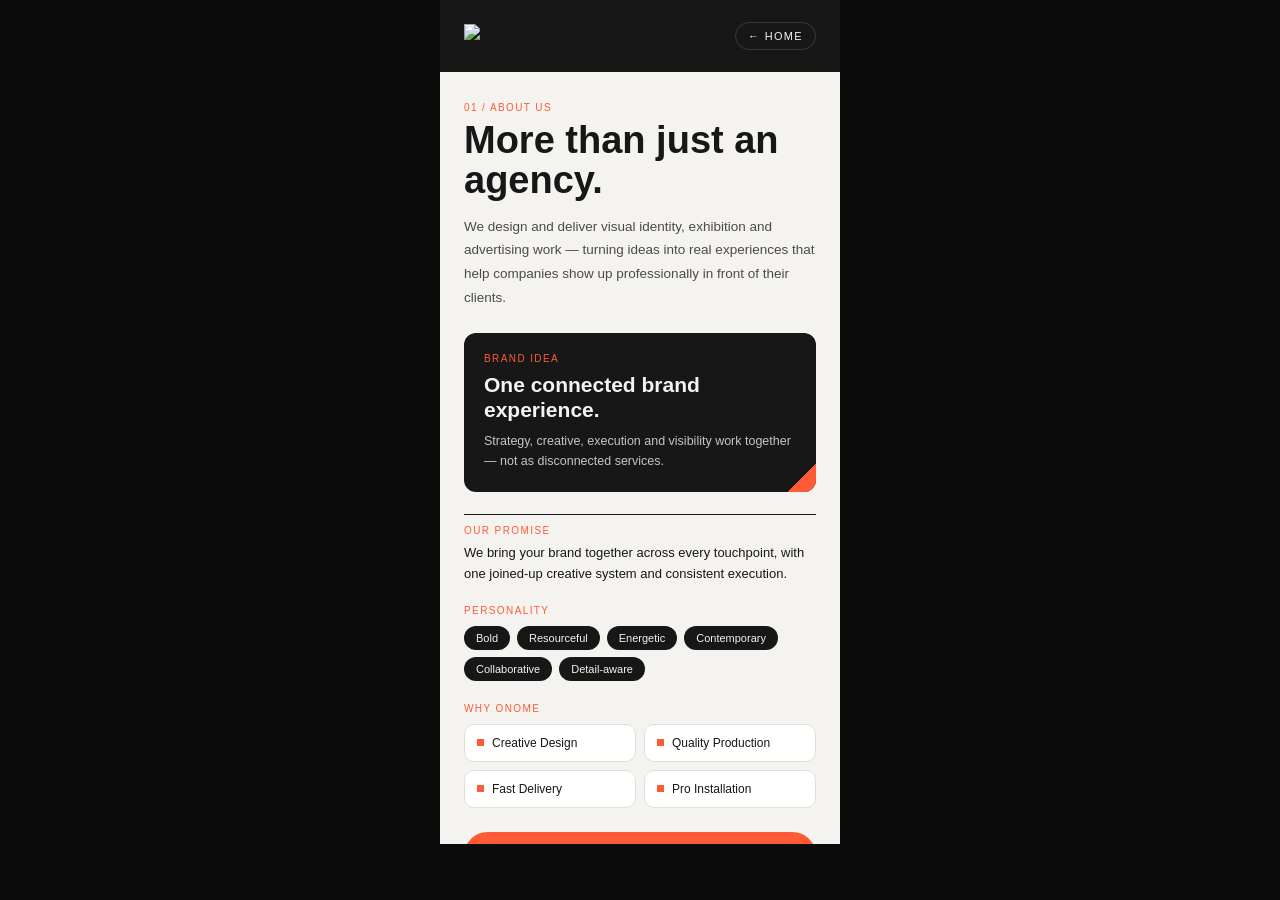
==== about.html @ 7a5a5fc6 "Add files via upload" ====
<!doctype html>
<html lang="en">
<head>
<meta charset="utf-8">
<meta name="viewport" content="width=400">
<title>About Us — ONOME</title>
<meta name="description" content="ONOME — Creative / Marketing / Production. Yours. Ours. Everywhere.">
<link rel="icon" href="images/favicon.png">
<link rel="preload" href="fonts/SpaceGrotesk.woff" as="font" type="font/woff" crossorigin>
<link rel="stylesheet" href="style.css">
</head>
<body>
<div class="frame">
  <header>
    <a class="logo" href="index.html"><img src="images/logo.png" alt="ONOME" width="130" height="25"></a>
    <a class="back" href="index.html">← Home</a>
  </header>

  <main>
    <div class="label">01 / About Us</div>
    <h1 class="page-title">More than just an agency.</h1>
    <p class="lead">We design and deliver visual identity, exhibition and advertising work — turning ideas into real experiences that help companies show up professionally in front of their clients.</p>

    <div class="panel">
      <div class="label">Brand Idea</div>
      <h3>One connected brand experience.</h3>
      <p>Strategy, creative, execution and visibility work together — not as disconnected services.</p>
    </div>

    <div class="block">
      <div class="label">Our Promise</div>
      <p>We bring your brand together across every touchpoint, with one joined-up creative system and consistent execution.</p>
    </div>

    <div class="label">Personality</div>
    <div class="chips">
      <span class="chip">Bold</span><span class="chip">Resourceful</span><span class="chip">Energetic</span>
      <span class="chip">Contemporary</span><span class="chip">Collaborative</span><span class="chip">Detail-aware</span>
    </div>

    <div class="label">Why ONOME</div>
    <ul class="checks">
      <li>Creative Design</li>
      <li>Quality Production</li>
      <li>Fast Delivery</li>
      <li>Pro Installation</li>
    </ul>

    <a class="cta" href="services.html">See our services →</a>
  </main>

  <footer>
    <span>© 2026 ONOME</span>
    <a href="tel:+201272633269">01272633269</a>
  </footer>
</div>
</body>
</html>
---- style.css ----
/* Brand fonts — bundled (SIL Open Font License, see /fonts) */
@font-face{font-family:'Space Grotesk';src:url(fonts/SpaceGrotesk.woff) format('woff');font-weight:300 700;font-display:swap}
@font-face{font-family:'Montserrat';src:url(fonts/Montserrat.woff) format('woff');font-weight:100 900;font-display:swap}

/* ===== ONOME brand tokens (Brand Book v1.0) ===== */
:root{
  --charcoal:#171717;   /* primary background / type */
  --offwhite:#F5F3EF;   /* primary light / reverse logo */
  --orange:#FF5A36;     /* energy / action / accent */
  --blue:#245BFF;       /* digital / contrast accent */
  --lime:#B8F34A;       /* campaign pop — use with restraint */
  --green:#075B4B;      /* secondary support */
  --grey:#6B6B6B;
  --line:#E2DFD8;
  --font-head:'Space Grotesk',sans-serif;
  --font-body:'Montserrat',sans-serif;
}

*{box-sizing:border-box;margin:0;padding:0}
html,body{background:#0B0B0B}
body{display:flex;justify-content:center;font-family:var(--font-body);color:var(--charcoal)}
a{color:inherit}

/* Fixed 400 x 844 frame */
.frame{
  width:400px;height:844px;overflow-y:auto;overflow-x:hidden;
  background:var(--offwhite);display:flex;flex-direction:column;
}
.frame::-webkit-scrollbar{width:0}
.frame.dark{background:var(--charcoal);color:var(--offwhite)}

/* Header */
header{
  background:var(--charcoal);display:flex;align-items:center;justify-content:space-between;
  padding:22px 24px;
}
.logo img{display:block;width:130px;height:auto}
.back{
  font-size:11px;font-weight:500;letter-spacing:.12em;text-transform:uppercase;
  color:var(--offwhite);text-decoration:none;border:1px solid #3a3a3a;border-radius:999px;padding:7px 12px;
}
.back:hover{border-color:var(--orange);color:var(--orange)}

/* Labels */
.label{font-size:10px;font-weight:500;letter-spacing:.14em;text-transform:uppercase;color:var(--orange)}

/* ---------- Home ---------- */
.hero{padding:34px 24px 0}
.hero h1{
  font-family:var(--font-head);font-weight:700;font-size:44px;line-height:1.02;
  letter-spacing:-.01em;margin:14px 0 14px;
}
.hero h1 em{font-style:normal;color:var(--orange)}
.hero p{color:#BDBAB4;font-size:13px;line-height:1.7}
.tagline{font-size:11px;letter-spacing:.3em;color:var(--offwhite);margin-top:18px}

.ribbon{display:block;width:100%;height:120px;object-fit:cover;margin:26px 0 24px}

.nav-cards{display:flex;flex-direction:column;padding:0 24px}
.nav-card{
  display:grid;grid-template-columns:52px 1fr 24px;align-items:center;
  padding:18px 0;border-top:1px solid #2E2E2E;text-decoration:none;color:var(--offwhite);
}
.nav-card:last-child{border-bottom:1px solid #2E2E2E}
.nav-card .num{font-family:var(--font-head);font-weight:700;font-size:26px;color:var(--orange)}
.nav-card h2{font-family:var(--font-head);font-weight:700;font-size:21px}
.nav-card small{display:block;color:#9A978F;font-size:11.5px;margin-top:3px}
.nav-card .arrow{color:var(--blue);font-size:20px;transition:transform .2s}
.nav-card:hover .arrow{transform:translateX(4px);color:var(--orange)}

/* ---------- Inner pages ---------- */
main{flex:1;padding:30px 24px 26px}
.page-title{font-family:var(--font-head);font-weight:700;font-size:38px;line-height:1.05;margin:8px 0 14px}
.lead{color:#4A4A4A;font-size:13.5px;line-height:1.75;margin-bottom:24px}

.panel{
  background:var(--charcoal);color:var(--offwhite);border-radius:12px;
  padding:20px;margin-bottom:22px;position:relative;overflow:hidden;
}
.panel h3{font-family:var(--font-head);font-weight:700;font-size:21px;line-height:1.2;margin:8px 0}
.panel p{font-size:12.5px;line-height:1.65;color:#C9C6BF}
.panel::after{content:"";position:absolute;right:-18px;bottom:-18px;width:64px;height:64px;
  background:linear-gradient(135deg,transparent 50%,var(--orange) 50%)}

.block{border-top:1.5px solid var(--charcoal);padding-top:10px;margin-bottom:20px}
.block p{font-size:13px;line-height:1.65;margin-top:6px}

.chips{display:flex;flex-wrap:wrap;gap:7px;margin:10px 0 22px}
.chip{background:var(--charcoal);color:var(--offwhite);font-size:11px;font-weight:500;border-radius:999px;padding:6px 12px}

.checks{list-style:none;display:grid;grid-template-columns:1fr 1fr;gap:8px;margin-top:10px}
.checks li{border:1px solid var(--line);background:#fff;border-radius:10px;padding:11px 12px;font-size:12px;font-weight:500}
.checks li::before{content:"";display:inline-block;width:7px;height:7px;background:var(--orange);margin-right:8px;vertical-align:1px}

.list{display:flex;flex-direction:column;gap:9px}
.item{
  display:grid;grid-template-columns:40px 1fr;gap:4px;
  background:#fff;border:1px solid var(--line);border-radius:12px;padding:15px 16px;
}
.item .num{font-family:var(--font-head);font-weight:700;font-size:19px;color:var(--orange)}
.item h3{font-family:var(--font-head);font-weight:700;font-size:16px;margin-bottom:3px}
.item p{color:var(--grey);font-size:12px;line-height:1.55}

.descriptor{
  background:var(--blue);color:#fff;border-radius:12px;padding:18px 20px;margin-bottom:22px;
  display:grid;grid-template-columns:1fr 1fr;gap:10px 12px;
  font-size:11px;font-weight:500;letter-spacing:.18em;
}

.partners{display:grid;grid-template-columns:1fr 1fr;gap:9px}
.partner{
  background:#fff;border:1px solid var(--line);border-radius:12px;height:80px;
  display:flex;align-items:center;justify-content:center;text-align:center;padding:10px;
  font-family:var(--font-head);font-weight:700;font-size:13.5px;line-height:1.25;
}
.partner:nth-child(4n+1){border-left:4px solid var(--orange)}
.partner:nth-child(4n+2){border-left:4px solid var(--blue)}

.cta{
  display:block;margin-top:24px;background:var(--orange);color:#fff;text-align:center;text-decoration:none;
  font-family:var(--font-head);font-weight:700;font-size:15px;border-radius:999px;padding:15px;
}

/* Footer */
footer{
  background:var(--charcoal);color:#9A978F;font-size:11px;letter-spacing:.06em;
  padding:16px 24px;display:flex;justify-content:space-between;align-items:center;
}
.frame.dark footer{border-top:1px solid #2E2E2E}
footer a{color:var(--offwhite);text-decoration:none;font-weight:600}
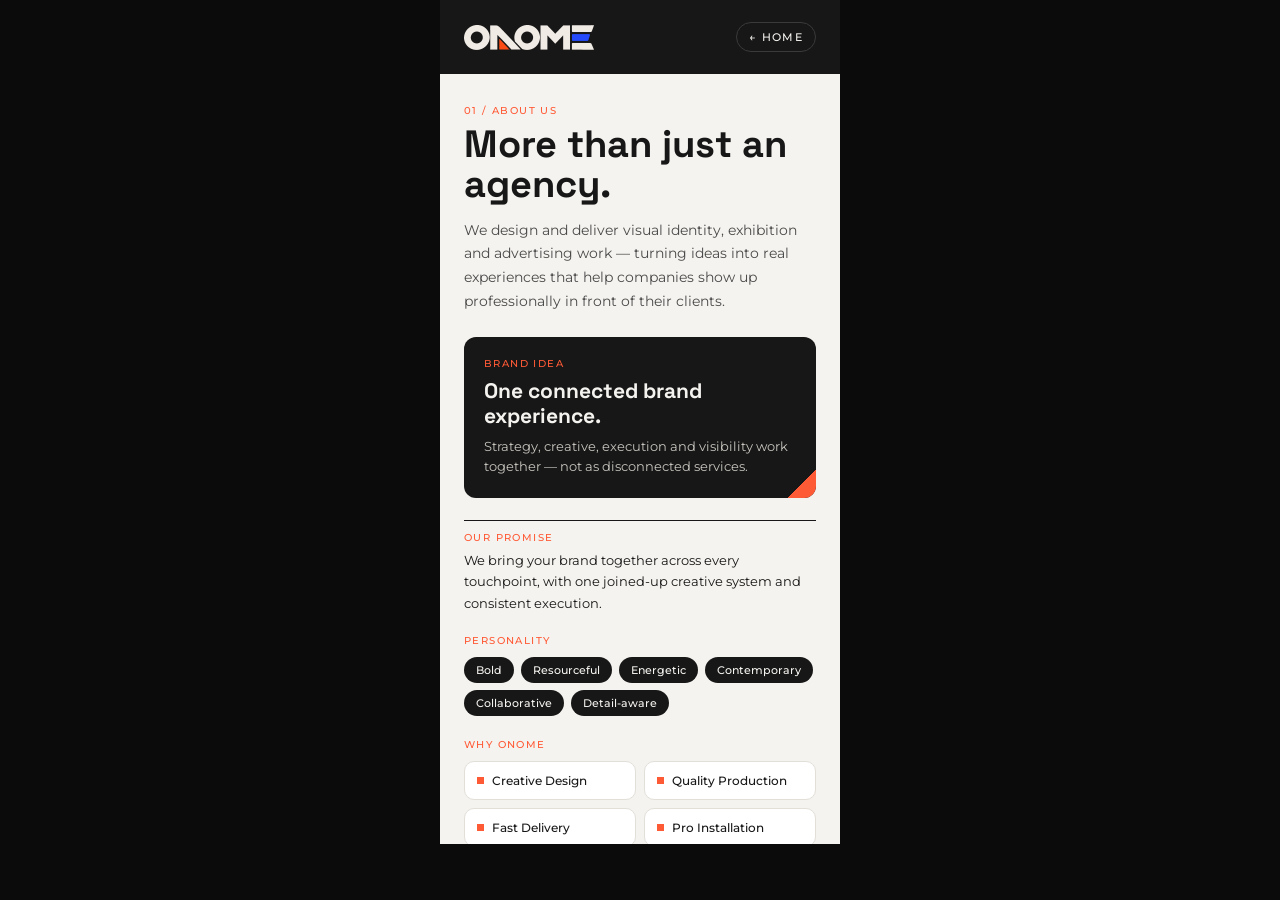
==== commit b1f4e063: "Add files via upload" ====
--- a/about.html
+++ b/about.html
@@ -5,14 +5,14 @@
 <meta name="viewport" content="width=400">
 <title>About Us — ONOME</title>
 <meta name="description" content="ONOME — Creative / Marketing / Production. Yours. Ours. Everywhere.">
-<link rel="icon" href="images/favicon.png">
-<link rel="preload" href="fonts/SpaceGrotesk.woff" as="font" type="font/woff" crossorigin>
+<link rel="icon" href="favicon.png">
+<link rel="preload" href="SpaceGrotesk.woff" as="font" type="font/woff" crossorigin>
 <link rel="stylesheet" href="style.css">
 </head>
 <body>
 <div class="frame">
   <header>
-    <a class="logo" href="index.html"><img src="images/logo.png" alt="ONOME" width="130" height="25"></a>
+    <a class="logo" href="index.html"><img src="logo.png" alt="ONOME" width="130" height="25"></a>
     <a class="back" href="index.html">← Home</a>
   </header>
 
--- a/style.css
+++ b/style.css
@@ -1,6 +1,6 @@
 /* Brand fonts — bundled (SIL Open Font License, see /fonts) */
-@font-face{font-family:'Space Grotesk';src:url(fonts/SpaceGrotesk.woff) format('woff');font-weight:300 700;font-display:swap}
-@font-face{font-family:'Montserrat';src:url(fonts/Montserrat.woff) format('woff');font-weight:100 900;font-display:swap}
+@font-face{font-family:'Space Grotesk';src:url(SpaceGrotesk.woff) format('woff');font-weight:300 700;font-display:swap}
+@font-face{font-family:'Montserrat';src:url(Montserrat.woff) format('woff');font-weight:100 900;font-display:swap}
 
 /* ===== ONOME brand tokens (Brand Book v1.0) ===== */
 :root{
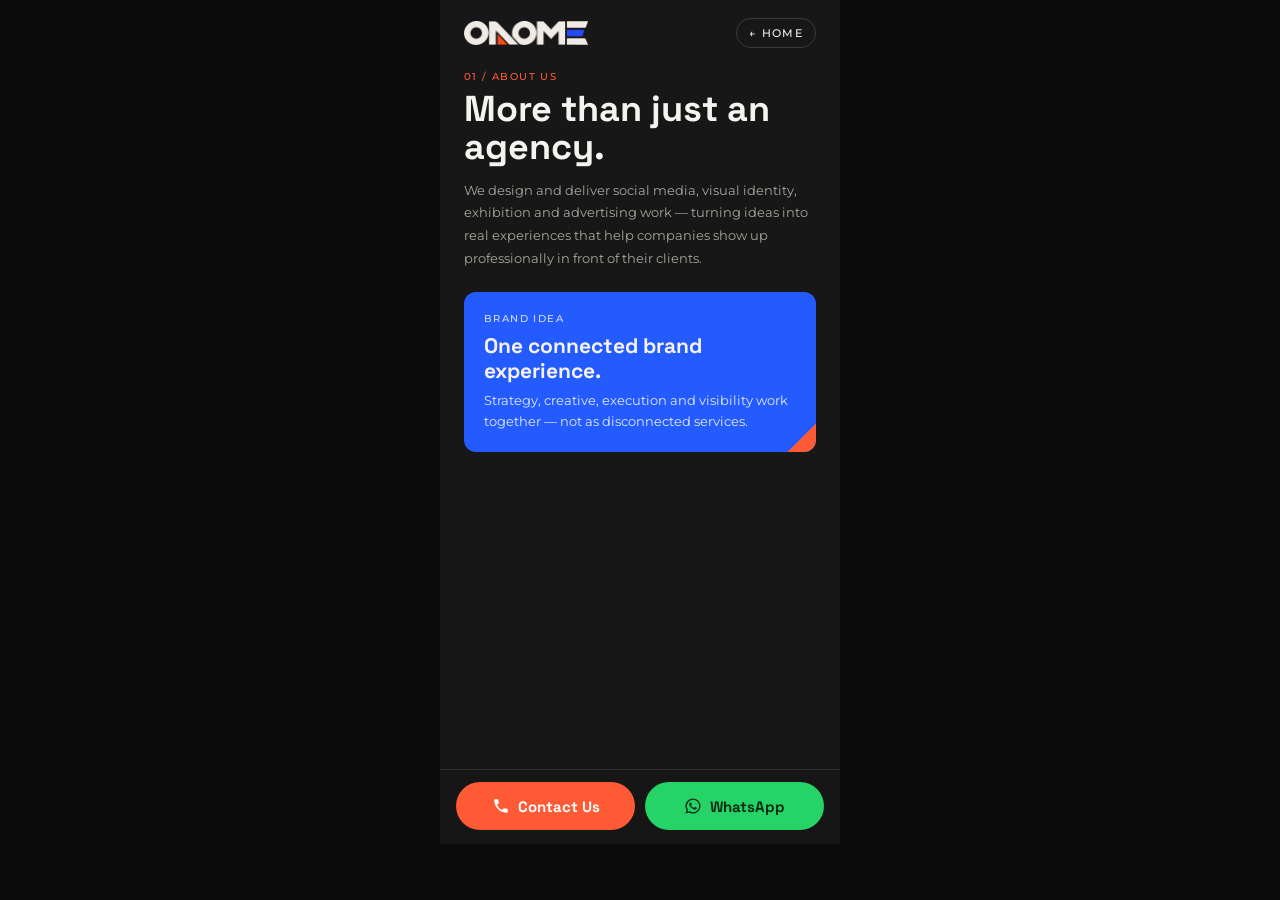
==== commit 0b30e6d6: "Add files via upload" ====
--- a/about.html
+++ b/about.html
@@ -4,7 +4,8 @@
 <meta charset="utf-8">
 <meta name="viewport" content="width=400">
 <title>About Us — ONOME</title>
-<meta name="description" content="ONOME — Creative / Marketing / Production. Yours. Ours. Everywhere.">
+<meta name="description" content="ONOME — Social Media Marketing, Creative & Production. Yours. Ours. Everywhere.">
+<meta name="theme-color" content="#171717">
 <link rel="icon" href="favicon.png">
 <link rel="preload" href="SpaceGrotesk.woff" as="font" type="font/woff" crossorigin>
 <link rel="stylesheet" href="style.css">
@@ -12,47 +13,32 @@
 <body>
 <div class="frame">
   <header>
-    <a class="logo" href="index.html"><img src="logo.png" alt="ONOME" width="130" height="25"></a>
+    <a class="logo" href="index.html"><img src="logo.png" alt="ONOME" width="124" height="24"></a>
     <a class="back" href="index.html">← Home</a>
   </header>
 
   <main>
     <div class="label">01 / About Us</div>
     <h1 class="page-title">More than just an agency.</h1>
-    <p class="lead">We design and deliver visual identity, exhibition and advertising work — turning ideas into real experiences that help companies show up professionally in front of their clients.</p>
+    <p class="lead">We design and deliver social media, visual identity, exhibition and advertising work — turning ideas into real experiences that help companies show up professionally in front of their clients.</p>
 
     <div class="panel">
       <div class="label">Brand Idea</div>
       <h3>One connected brand experience.</h3>
       <p>Strategy, creative, execution and visibility work together — not as disconnected services.</p>
     </div>
-
-    <div class="block">
-      <div class="label">Our Promise</div>
-      <p>We bring your brand together across every touchpoint, with one joined-up creative system and consistent execution.</p>
-    </div>
-
-    <div class="label">Personality</div>
-    <div class="chips">
-      <span class="chip">Bold</span><span class="chip">Resourceful</span><span class="chip">Energetic</span>
-      <span class="chip">Contemporary</span><span class="chip">Collaborative</span><span class="chip">Detail-aware</span>
-    </div>
-
-    <div class="label">Why ONOME</div>
-    <ul class="checks">
-      <li>Creative Design</li>
-      <li>Quality Production</li>
-      <li>Fast Delivery</li>
-      <li>Pro Installation</li>
-    </ul>
-
-    <a class="cta" href="services.html">See our services →</a>
   </main>
 
-  <footer>
-    <span>© 2026 ONOME</span>
-    <a href="tel:+201272633269">01272633269</a>
-  </footer>
+  <div class="actions">
+    <a class="btn btn-call" href="tel:+201272633269">
+      <svg viewBox="0 0 24 24" fill="currentColor" aria-hidden="true"><path d="M6.6 10.8a15.1 15.1 0 0 0 6.6 6.6l2.2-2.2a1 1 0 0 1 1-.25 11.4 11.4 0 0 0 3.6.57 1 1 0 0 1 1 1V20a1 1 0 0 1-1 1A17 17 0 0 1 3 4a1 1 0 0 1 1-1h3.5a1 1 0 0 1 1 1c0 1.25.2 2.45.57 3.57a1 1 0 0 1-.25 1L6.6 10.8z"/></svg>
+      Contact Us
+    </a>
+    <a class="btn btn-wa" href="https://wa.me/201272633269?text=Hi%20ONOME%2C%20I%27d%20like%20to%20know%20more%20about%20your%20services" target="_blank" rel="noopener">
+      <svg viewBox="0 0 24 24" fill="currentColor" aria-hidden="true"><path d="M12 2a10 10 0 0 0-8.6 15.1L2 22l5-1.3A10 10 0 1 0 12 2zm0 18.2a8.2 8.2 0 0 1-4.2-1.15l-.3-.18-3 .78.8-2.9-.2-.3A8.2 8.2 0 1 1 12 20.2zm4.5-6.1c-.25-.12-1.47-.72-1.7-.8s-.39-.12-.56.12-.64.8-.78.97-.29.18-.54.06a6.7 6.7 0 0 1-1.97-1.22 7.4 7.4 0 0 1-1.37-1.7c-.14-.25 0-.38.11-.5l.37-.43c.12-.15.16-.25.25-.42a.46.46 0 0 0 0-.43c-.06-.12-.56-1.34-.76-1.84s-.4-.42-.56-.42h-.48a.92.92 0 0 0-.66.31 2.8 2.8 0 0 0-.87 2.07 4.8 4.8 0 0 0 1 2.56 11 11 0 0 0 4.2 3.7c1.56.68 2.18.73 2.96.62a2.5 2.5 0 0 0 1.66-1.17 2 2 0 0 0 .14-1.17c-.06-.1-.23-.16-.48-.28z"/></svg>
+      WhatsApp
+    </a>
+  </div>
 </div>
 </body>
 </html>
--- a/style.css
+++ b/style.css
@@ -1,130 +1,150 @@
-/* Brand fonts — bundled (SIL Open Font License, see /fonts) */
+/* Brand fonts — bundled (SIL Open Font License) */
 @font-face{font-family:'Space Grotesk';src:url(SpaceGrotesk.woff) format('woff');font-weight:300 700;font-display:swap}
 @font-face{font-family:'Montserrat';src:url(Montserrat.woff) format('woff');font-weight:100 900;font-display:swap}
 
 /* ===== ONOME brand tokens (Brand Book v1.0) ===== */
 :root{
-  --charcoal:#171717;   /* primary background / type */
-  --offwhite:#F5F3EF;   /* primary light / reverse logo */
-  --orange:#FF5A36;     /* energy / action / accent */
-  --blue:#245BFF;       /* digital / contrast accent */
-  --lime:#B8F34A;       /* campaign pop — use with restraint */
-  --green:#075B4B;      /* secondary support */
-  --grey:#6B6B6B;
-  --line:#E2DFD8;
+  --charcoal:#171717;
+  --offwhite:#F5F3EF;
+  --orange:#FF5A36;
+  --blue:#245BFF;
+  --lime:#B8F34A;
+  --card:#202020;
+  --line:#2E2E2E;
+  --muted:#A9A59D;
+  --wa:#25D366;
   --font-head:'Space Grotesk',sans-serif;
   --font-body:'Montserrat',sans-serif;
 }
 
 *{box-sizing:border-box;margin:0;padding:0}
 html,body{background:#0B0B0B}
-body{display:flex;justify-content:center;font-family:var(--font-body);color:var(--charcoal)}
+body{display:flex;justify-content:center;font-family:var(--font-body);color:var(--offwhite)}
 a{color:inherit}
 
-/* Fixed 400 x 844 frame */
+/* Fixed 400 x 844 frame — black on every page */
 .frame{
   width:400px;height:844px;overflow-y:auto;overflow-x:hidden;
-  background:var(--offwhite);display:flex;flex-direction:column;
+  background:var(--charcoal);display:flex;flex-direction:column;position:relative;
 }
 .frame::-webkit-scrollbar{width:0}
-.frame.dark{background:var(--charcoal);color:var(--offwhite)}
 
 /* Header */
-header{
-  background:var(--charcoal);display:flex;align-items:center;justify-content:space-between;
-  padding:22px 24px;
-}
-.logo img{display:block;width:130px;height:auto}
+header{display:flex;align-items:center;justify-content:space-between;padding:18px 24px 0}
+.logo img{display:block;width:124px;height:auto}
 .back{
   font-size:11px;font-weight:500;letter-spacing:.12em;text-transform:uppercase;
-  color:var(--offwhite);text-decoration:none;border:1px solid #3a3a3a;border-radius:999px;padding:7px 12px;
+  text-decoration:none;border:1px solid #3a3a3a;border-radius:999px;padding:7px 12px;
 }
 .back:hover{border-color:var(--orange);color:var(--orange)}
 
-/* Labels */
 .label{font-size:10px;font-weight:500;letter-spacing:.14em;text-transform:uppercase;color:var(--orange)}
 
 /* ---------- Home ---------- */
-.hero{padding:34px 24px 0}
-.hero h1{
-  font-family:var(--font-head);font-weight:700;font-size:44px;line-height:1.02;
-  letter-spacing:-.01em;margin:14px 0 14px;
-}
+.hero{padding:16px 24px 0}
+.hero h1{font-family:var(--font-head);font-weight:700;font-size:38px;line-height:1.03;letter-spacing:-.01em;margin:10px 0 10px}
 .hero h1 em{font-style:normal;color:var(--orange)}
-.hero p{color:#BDBAB4;font-size:13px;line-height:1.7}
-.tagline{font-size:11px;letter-spacing:.3em;color:var(--offwhite);margin-top:18px}
+.hero p{color:var(--muted);font-size:12.5px;line-height:1.65}
+.tagline{font-size:10.5px;letter-spacing:.3em;margin-top:12px}
 
-.ribbon{display:block;width:100%;height:120px;object-fit:cover;margin:26px 0 24px}
+.hero-art{display:block;width:100%;height:auto;margin:10px 0 6px}
 
 .nav-cards{display:flex;flex-direction:column;padding:0 24px}
 .nav-card{
-  display:grid;grid-template-columns:52px 1fr 24px;align-items:center;
-  padding:18px 0;border-top:1px solid #2E2E2E;text-decoration:none;color:var(--offwhite);
+  display:grid;grid-template-columns:48px 1fr 24px;align-items:center;
+  padding:13px 0;border-top:1px solid var(--line);text-decoration:none;
 }
-.nav-card:last-child{border-bottom:1px solid #2E2E2E}
-.nav-card .num{font-family:var(--font-head);font-weight:700;font-size:26px;color:var(--orange)}
-.nav-card h2{font-family:var(--font-head);font-weight:700;font-size:21px}
-.nav-card small{display:block;color:#9A978F;font-size:11.5px;margin-top:3px}
+.nav-card:last-child{border-bottom:1px solid var(--line)}
+.nav-card .num{font-family:var(--font-head);font-weight:700;font-size:24px;color:var(--orange)}
+.nav-card h2{font-family:var(--font-head);font-weight:700;font-size:20px}
+.nav-card small{display:block;color:var(--muted);font-size:11.5px;margin-top:2px}
 .nav-card .arrow{color:var(--blue);font-size:20px;transition:transform .2s}
 .nav-card:hover .arrow{transform:translateX(4px);color:var(--orange)}
 
 /* ---------- Inner pages ---------- */
-main{flex:1;padding:30px 24px 26px}
-.page-title{font-family:var(--font-head);font-weight:700;font-size:38px;line-height:1.05;margin:8px 0 14px}
-.lead{color:#4A4A4A;font-size:13.5px;line-height:1.75;margin-bottom:24px}
+main{flex:1;padding:22px 24px 24px}
+.page-title{font-family:var(--font-head);font-weight:700;font-size:36px;line-height:1.05;margin:8px 0 12px}
+.lead{color:var(--muted);font-size:13px;line-height:1.75;margin-bottom:22px}
 
-.panel{
-  background:var(--charcoal);color:var(--offwhite);border-radius:12px;
-  padding:20px;margin-bottom:22px;position:relative;overflow:hidden;
-}
+.panel{background:var(--blue);border-radius:12px;padding:20px;margin-bottom:22px;position:relative;overflow:hidden}
+.panel .label{color:#fff;opacity:.8}
 .panel h3{font-family:var(--font-head);font-weight:700;font-size:21px;line-height:1.2;margin:8px 0}
-.panel p{font-size:12.5px;line-height:1.65;color:#C9C6BF}
+.panel p{font-size:12.5px;line-height:1.65;color:#E4EAFF}
 .panel::after{content:"";position:absolute;right:-18px;bottom:-18px;width:64px;height:64px;
   background:linear-gradient(135deg,transparent 50%,var(--orange) 50%)}
 
-.block{border-top:1.5px solid var(--charcoal);padding-top:10px;margin-bottom:20px}
+.block{border-top:1.5px solid var(--offwhite);padding-top:10px;margin-bottom:20px}
 .block p{font-size:13px;line-height:1.65;margin-top:6px}
 
 .chips{display:flex;flex-wrap:wrap;gap:7px;margin:10px 0 22px}
-.chip{background:var(--charcoal);color:var(--offwhite);font-size:11px;font-weight:500;border-radius:999px;padding:6px 12px}
+.chip{background:var(--offwhite);color:var(--charcoal);font-size:11px;font-weight:500;border-radius:999px;padding:6px 12px}
 
 .checks{list-style:none;display:grid;grid-template-columns:1fr 1fr;gap:8px;margin-top:10px}
-.checks li{border:1px solid var(--line);background:#fff;border-radius:10px;padding:11px 12px;font-size:12px;font-weight:500}
+.checks li{border:1px solid var(--line);background:var(--card);border-radius:10px;padding:11px 12px;font-size:12px;font-weight:500}
 .checks li::before{content:"";display:inline-block;width:7px;height:7px;background:var(--orange);margin-right:8px;vertical-align:1px}
 
 .list{display:flex;flex-direction:column;gap:9px}
-.item{
-  display:grid;grid-template-columns:40px 1fr;gap:4px;
-  background:#fff;border:1px solid var(--line);border-radius:12px;padding:15px 16px;
-}
+.item{display:grid;grid-template-columns:40px 1fr;gap:4px;background:var(--card);border:1px solid var(--line);border-radius:12px;padding:15px 16px}
 .item .num{font-family:var(--font-head);font-weight:700;font-size:19px;color:var(--orange)}
 .item h3{font-family:var(--font-head);font-weight:700;font-size:16px;margin-bottom:3px}
-.item p{color:var(--grey);font-size:12px;line-height:1.55}
+.item p{color:var(--muted);font-size:12px;line-height:1.55}
+.item.featured{background:var(--lime);border-color:var(--lime);color:var(--charcoal)}
+.item.featured .num{color:var(--charcoal)}
+.item.featured p{color:#2b3a10}
+.item.featured .tag{display:inline-block;font-size:9px;font-weight:600;letter-spacing:.12em;background:var(--charcoal);color:var(--lime);border-radius:999px;padding:3px 8px;margin-bottom:6px}
 
 .descriptor{
-  background:var(--blue);color:#fff;border-radius:12px;padding:18px 20px;margin-bottom:22px;
-  display:grid;grid-template-columns:1fr 1fr;gap:10px 12px;
-  font-size:11px;font-weight:500;letter-spacing:.18em;
+  border:1px solid var(--line);border-radius:12px;padding:16px 18px;margin-bottom:20px;
+  display:grid;grid-template-columns:1fr 1fr;gap:10px 12px;font-size:10.5px;font-weight:500;letter-spacing:.18em;
 }
+.descriptor span:first-child{color:var(--lime)}
 
-.partners{display:grid;grid-template-columns:1fr 1fr;gap:9px}
-.partner{
-  background:#fff;border:1px solid var(--line);border-radius:12px;height:80px;
-  display:flex;align-items:center;justify-content:center;text-align:center;padding:10px;
-  font-family:var(--font-head);font-weight:700;font-size:13.5px;line-height:1.25;
+/* Partners logo wall — swipe sideways */
+.logo-wall{margin:0 -24px;background:#fff;padding:14px 0;overflow-x:auto;scroll-snap-type:x proximity;-webkit-overflow-scrolling:touch;scrollbar-width:none}
+.logo-wall::-webkit-scrollbar{display:none}
+.logo-wall img{display:block;height:340px;width:auto;max-width:none;padding:0 24px}
+.hint{display:flex;justify-content:space-between;color:var(--muted);font-size:11px;margin:10px 0 0}
+.hint a{color:var(--orange);text-decoration:none;font-weight:600}
+
+.copy{color:#6f6c66;font-size:10.5px;letter-spacing:.06em;text-align:center;padding:14px 0 6px}
+
+/* ---------- Action bar: on every screen ---------- */
+.actions{
+  position:sticky;bottom:0;z-index:5;display:grid;grid-template-columns:1fr 1fr;gap:10px;
+  padding:12px 16px 14px;background:rgba(23,23,23,.94);backdrop-filter:blur(8px);
+  border-top:1px solid var(--line);margin-top:auto;
 }
-.partner:nth-child(4n+1){border-left:4px solid var(--orange)}
-.partner:nth-child(4n+2){border-left:4px solid var(--blue)}
+.btn{
+  display:flex;align-items:center;justify-content:center;gap:8px;height:48px;border-radius:999px;
+  font-family:var(--font-head);font-weight:700;font-size:15px;text-decoration:none;
+}
+.btn svg{width:18px;height:18px;flex:none}
+.btn-call{background:var(--orange);color:#fff}
+.btn-wa{background:var(--wa);color:#0B2A15}
+.btn:active{transform:scale(.98)}
 
-.cta{
-  display:block;margin-top:24px;background:var(--orange);color:#fff;text-align:center;text-decoration:none;
-  font-family:var(--font-head);font-weight:700;font-size:15px;border-radius:999px;padding:15px;
+/* ---------- Our Work Samples ---------- */
+.work-btn{
+  position:relative;display:block;margin-top:18px;padding:22px 20px 20px;border-radius:16px;
+  background:var(--orange);color:#fff;text-decoration:none;overflow:hidden;
+  box-shadow:0 10px 28px rgba(255,90,54,.28);
 }
+.work-btn::before{content:"";position:absolute;right:-44px;top:-52px;width:104px;height:104px;border:14px solid var(--blue);border-radius:50%}
+.work-btn::after{content:"";position:absolute;left:0;bottom:0;width:0;height:0;border-left:44px solid var(--charcoal);border-top:44px solid transparent}
+.work-kicker{display:block;position:relative;font-size:10px;font-weight:600;letter-spacing:.18em;opacity:.85}
+.work-title{display:block;font-family:var(--font-head);font-weight:700;font-size:27px;line-height:1.1;margin:6px 0 6px;position:relative}
+.work-sub{display:block;font-size:12px;opacity:.92;padding:0 56px 0 30px;position:relative}
+.work-go{position:absolute;right:18px;bottom:16px;width:40px;height:40px;border-radius:50%;background:var(--charcoal);color:#fff;
+  display:flex;align-items:center;justify-content:center;font-size:20px;transition:transform .2s}
+.work-btn:hover .work-go{transform:translateX(3px)}
 
-/* Footer */
-footer{
-  background:var(--charcoal);color:#9A978F;font-size:11px;letter-spacing:.06em;
-  padding:16px 24px;display:flex;justify-content:space-between;align-items:center;
+.work-overlay{
+  display:none;position:fixed;top:0;left:50%;transform:translateX(-50%);z-index:20;
+  width:400px;height:844px;max-height:100vh;overflow-y:auto;background:var(--charcoal);
 }
-.frame.dark footer{border-top:1px solid #2E2E2E}
-footer a{color:var(--offwhite);text-decoration:none;font-weight:600}
+.work-overlay:target{display:block}
+.work-overlay img{display:block;width:100%;height:auto}
+.work-bar{position:sticky;top:0;z-index:2;display:flex;align-items:center;justify-content:space-between;
+  padding:14px 16px;background:rgba(23,23,23,.94);backdrop-filter:blur(8px);border-bottom:1px solid var(--line)}
+.work-close{width:36px;height:36px;border-radius:50%;background:var(--orange);color:#fff;text-decoration:none;
+  display:flex;align-items:center;justify-content:center;font-size:15px;font-weight:700}
